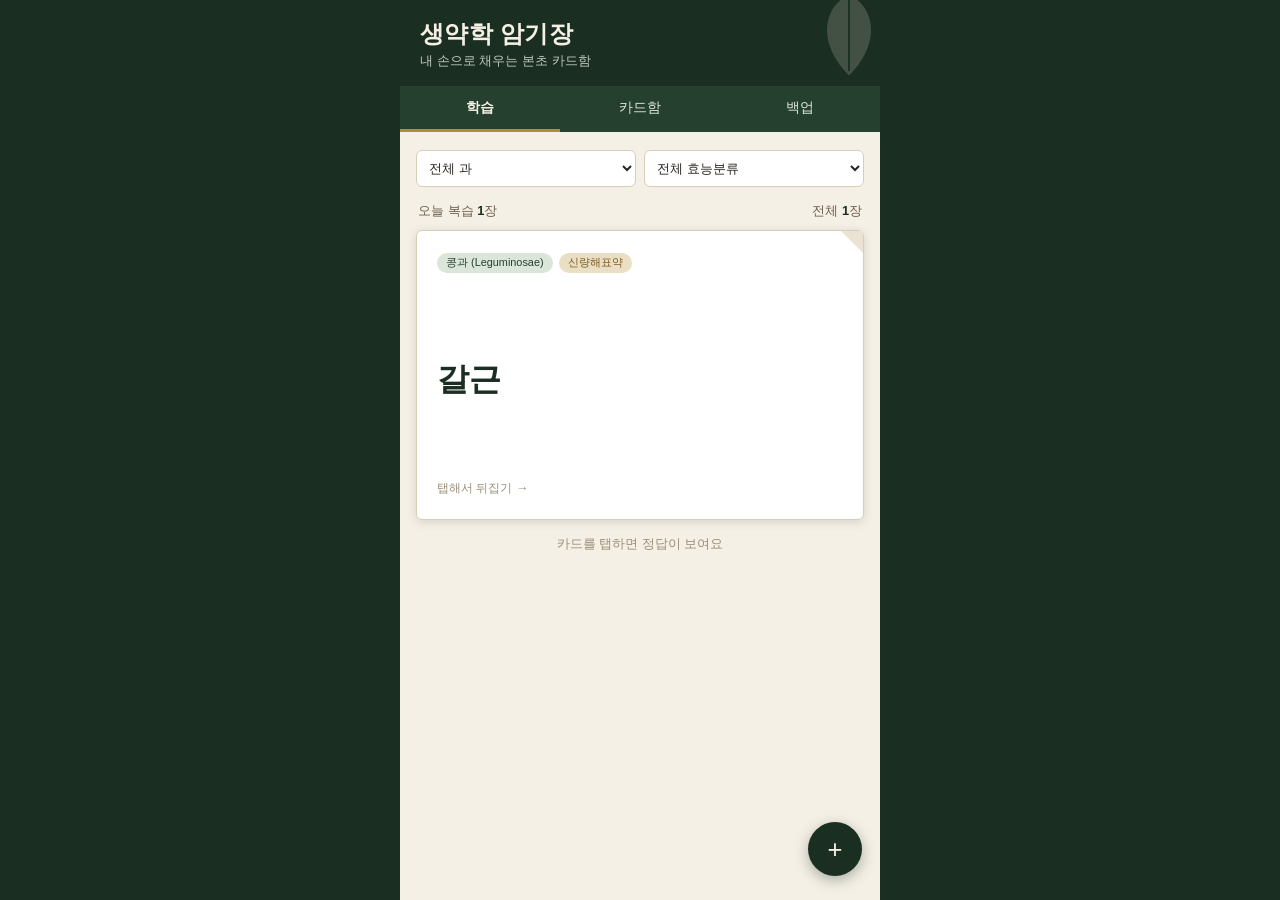
==== herb-cards/index.html @ 1f4fb8c9 "Add 생약학 암기장 flashcard app Ports the uploaded standalone HTML flashcard app into the repo under herb-" ====
<!DOCTYPE html>
<html lang="ko">
<head>
<meta charset="UTF-8">
<meta name="viewport" content="width=device-width, initial-scale=1.0, maximum-scale=1.0, user-scalable=no">
<title>생약학 암기장</title>
<style>
  :root{
    --ink:#2A2420;
    --paper:#F5F0E6;
    --paper-dim:#EAE2D2;
    --forest:#1B2E22;
    --forest-2:#25402F;
    --sage:#6B8F71;
    --sage-dim:#DCE5D9;
    --gold:#B8863B;
    --gold-dim:#EADFC4;
    --rust:#9C4A34;
    --rust-dim:#F0DAD2;
    --line:#D8CDB6;
    --shadow: 0 2px 10px rgba(27,46,34,0.15);
    font-size:16px;
  }
  *{box-sizing:border-box;}
  html,body{margin:0;padding:0;}
  body{
    background:var(--forest);
    color:var(--ink);
    font-family:"Pretendard","Apple SD Gothic Neo","Malgun Gothic",-apple-system,sans-serif;
    min-height:100vh;
    -webkit-tap-highlight-color: transparent;
  }
  .app{
    max-width:480px;
    margin:0 auto;
    min-height:100vh;
    background:var(--paper);
    display:flex;
    flex-direction:column;
    position:relative;
  }
  header{
    background:var(--forest);
    color:var(--paper);
    padding:18px 20px 16px;
    position:relative;
    overflow:hidden;
  }
  header .leaf{
    position:absolute;
    right:-14px; top:-10px;
    width:90px; height:90px;
    opacity:0.18;
  }
  header h1{
    font-family:"Nanum Myeongjo","Noto Serif KR",serif;
    font-weight:700;
    font-size:1.5rem;
    margin:0 0 2px;
    letter-spacing:0.02em;
  }
  header p{
    margin:0;
    font-size:0.82rem;
    color:var(--sage-dim);
    opacity:0.85;
  }

  nav.tabs{
    display:flex;
    background:var(--forest-2);
  }
  nav.tabs button{
    flex:1;
    background:none;
    border:none;
    color:var(--sage-dim);
    padding:12px 4px;
    font-size:0.88rem;
    font-family:inherit;
    cursor:pointer;
    border-bottom:3px solid transparent;
    transition:color .15s, border-color .15s;
  }
  nav.tabs button.active{
    color:var(--paper);
    border-bottom-color:var(--gold);
    font-weight:600;
  }

  main{
    flex:1;
    padding:18px 16px 100px;
    overflow-y:auto;
  }

  .view{display:none;}
  .view.active{display:block;}

  /* ---------- Study view ---------- */
  .study-stats{
    display:flex;
    justify-content:space-between;
    font-size:0.8rem;
    color:#6b5f4f;
    margin-bottom:10px;
    padding:0 2px;
  }
  .study-stats b{color:var(--forest);}

  .card-stage{
    perspective:1200px;
    margin-bottom:16px;
    min-height:290px;
  }
  .flashcard{
    position:relative;
    width:100%;
    min-height:290px;
    border-radius:6px;
    cursor:pointer;
    transition:transform .5s;
    transform-style:preserve-3d;
  }
  .flashcard.flipped{transform:rotateY(180deg);}
  .face{
    position:absolute;
    inset:0;
    backface-visibility:hidden;
    border-radius:6px;
    border:1px solid var(--line);
    background:#fff;
    box-shadow:var(--shadow);
    padding:22px 20px;
    display:flex;
    flex-direction:column;
  }
  .face.back{transform:rotateY(180deg);}
  .face .corner{
    position:absolute; top:0; right:0;
    width:0; height:0;
    border-style:solid;
    border-width:0 22px 22px 0;
    border-color:transparent var(--paper-dim) transparent transparent;
  }
  .tag-row{display:flex; gap:6px; flex-wrap:wrap; margin-bottom:14px;}
  .tag{
    font-size:0.68rem;
    padding:3px 9px;
    border-radius:20px;
    background:var(--sage-dim);
    color:var(--forest-2);
    white-space:nowrap;
  }
  .tag.gold{background:var(--gold-dim); color:#7A5A1E;}
  .front-name{
    font-family:"Nanum Myeongjo","Noto Serif KR",serif;
    font-size:2rem;
    font-weight:700;
    color:var(--forest);
    margin:auto 0;
  }
  .front-hint{
    font-size:0.78rem;
    color:#9a8f78;
    margin-top:8px;
  }
  .back-field{margin-bottom:12px;}
  .back-field .label{
    font-size:0.68rem;
    color:#9a8f78;
    margin-bottom:2px;
  }
  .back-field .value{
    font-size:0.94rem;
    line-height:1.45;
  }
  .back-field .value i{color:var(--forest-2);}
  .mnemonic-box{
    margin-top:auto;
    background:var(--gold-dim);
    border-radius:6px;
    padding:10px 12px;
    font-size:0.86rem;
    color:#6b4f1e;
    line-height:1.4;
  }
  .mnemonic-box .label{font-size:0.68rem; color:#8a6a2e; margin-bottom:3px;}

  .rate-row{
    display:flex;
    gap:8px;
  }
  .rate-btn{
    flex:1;
    padding:13px 4px;
    border-radius:6px;
    border:none;
    font-size:0.88rem;
    font-weight:600;
    font-family:inherit;
    cursor:pointer;
    color:#fff;
  }
  .rate-btn.hard{background:var(--rust);}
  .rate-btn.mid{background:var(--gold);}
  .rate-btn.easy{background:var(--sage);}
  .rate-row.hidden{display:none;}
  .flip-hint{
    text-align:center;
    font-size:0.8rem;
    color:#9a8f78;
    margin-bottom:10px;
  }

  .empty-state{
    text-align:center;
    padding:60px 20px;
    color:#8a7d66;
  }
  .empty-state svg{width:56px;height:56px;opacity:0.5;margin-bottom:14px;}
  .empty-state h3{
    font-family:"Nanum Myeongjo","Noto Serif KR",serif;
    color:var(--forest);
    margin:0 0 6px;
  }
  .empty-state p{font-size:0.85rem; margin:0 0 16px;}

  /* ---------- filters ---------- */
  .filter-bar{
    display:flex;
    gap:8px;
    margin-bottom:14px;
    overflow-x:auto;
    padding-bottom:2px;
  }
  .filter-bar select{
    flex:1;
    min-width:0;
    padding:9px 8px;
    border-radius:6px;
    border:1px solid var(--line);
    background:#fff;
    font-size:0.82rem;
    font-family:inherit;
    color:var(--ink);
  }

  /* ---------- Card list view ---------- */
  .search-box{
    width:100%;
    padding:10px 12px;
    border-radius:6px;
    border:1px solid var(--line);
    background:#fff;
    font-size:0.9rem;
    margin-bottom:12px;
    font-family:inherit;
  }
  .list-item{
    background:#fff;
    border:1px solid var(--line);
    border-radius:6px;
    padding:12px 14px;
    margin-bottom:8px;
    display:flex;
    justify-content:space-between;
    align-items:center;
    gap:10px;
    cursor:pointer;
  }
  .list-item .li-main{min-width:0;}
  .list-item .li-name{
    font-family:"Nanum Myeongjo","Noto Serif KR",serif;
    font-weight:700;
    font-size:1.05rem;
    color:var(--forest);
  }
  .list-item .li-sub{
    font-size:0.76rem;
    color:#9a8f78;
    margin-top:2px;
    overflow:hidden;
    text-overflow:ellipsis;
    white-space:nowrap;
  }
  .li-box{
    font-size:0.68rem;
    color:#fff;
    background:var(--sage);
    border-radius:20px;
    padding:3px 9px;
    white-space:nowrap;
    flex-shrink:0;
  }

  .fab{
    position:absolute;
    right:18px; bottom:24px;
    width:54px; height:54px;
    border-radius:50%;
    background:var(--forest);
    color:var(--paper);
    border:none;
    font-size:1.6rem;
    box-shadow:0 4px 14px rgba(27,46,34,0.35);
    cursor:pointer;
    display:flex;
    align-items:center;
    justify-content:center;
    z-index:20;
  }

  /* ---------- modal ---------- */
  .modal-overlay{
    display:none;
    position:fixed; inset:0;
    background:rgba(27,46,34,0.55);
    z-index:50;
    align-items:flex-end;
    justify-content:center;
  }
  .modal-overlay.open{display:flex;}
  .modal{
    background:var(--paper);
    width:100%;
    max-width:480px;
    max-height:88vh;
    overflow-y:auto;
    border-radius:16px 16px 0 0;
    padding:20px 20px 28px;
  }
  .modal h2{
    font-family:"Nanum Myeongjo","Noto Serif KR",serif;
    color:var(--forest);
    margin:0 0 16px;
    font-size:1.2rem;
  }
  .field{margin-bottom:12px;}
  .field label{
    display:block;
    font-size:0.78rem;
    color:#6b5f4f;
    margin-bottom:4px;
  }
  .field input, .field textarea{
    width:100%;
    padding:9px 11px;
    border-radius:6px;
    border:1px solid var(--line);
    font-family:inherit;
    font-size:0.9rem;
    background:#fff;
    resize:vertical;
  }
  .field textarea{min-height:52px;}
  .field.mnemonic-field textarea{min-height:70px;}
  .field.mnemonic-field label{color:#8a6a2e;}
  .modal-actions{
    display:flex;
    gap:10px;
    margin-top:18px;
  }
  .btn{
    flex:1;
    padding:12px;
    border-radius:6px;
    border:none;
    font-family:inherit;
    font-size:0.9rem;
    font-weight:600;
    cursor:pointer;
  }
  .btn.primary{background:var(--forest); color:var(--paper);}
  .btn.ghost{background:transparent; color:var(--rust); border:1px solid var(--rust-dim);}
  .btn.secondary{background:var(--sage-dim); color:var(--forest-2);}

  /* ---------- backup view ---------- */
  .backup-section{
    background:#fff;
    border:1px solid var(--line);
    border-radius:8px;
    padding:16px;
    margin-bottom:16px;
  }
  .backup-section h3{
    font-family:"Nanum Myeongjo","Noto Serif KR",serif;
    margin:0 0 8px;
    color:var(--forest);
    font-size:1rem;
  }
  .backup-section p{
    font-size:0.82rem;
    color:#6b5f4f;
    margin:0 0 10px;
    line-height:1.5;
  }
  .backup-section textarea{
    width:100%;
    min-height:110px;
    font-size:0.78rem;
    font-family:monospace;
    padding:8px;
    border-radius:6px;
    border:1px solid var(--line);
    margin-bottom:8px;
  }
  .privacy-note{
    background:var(--sage-dim);
    border-radius:8px;
    padding:14px 16px;
    font-size:0.8rem;
    color:var(--forest-2);
    line-height:1.5;
    margin-bottom:16px;
  }
  .toast{
    position:fixed;
    bottom:100px; left:50%;
    transform:translateX(-50%);
    background:var(--forest);
    color:var(--paper);
    padding:10px 18px;
    border-radius:20px;
    font-size:0.82rem;
    z-index:100;
    opacity:0;
    pointer-events:none;
    transition:opacity .25s;
  }
  .toast.show{opacity:1;}
</style>
</head>
<body>
<div class="app">

  <header>
    <svg class="leaf" viewBox="0 0 100 100"><path d="M50 5 C20 20 15 60 50 95 C85 60 80 20 50 5 Z" fill="#F5F0E6"/><path d="M50 10 L50 90" stroke="#1B2E22" stroke-width="2"/></svg>
    <h1>생약학 암기장</h1>
    <p>내 손으로 채우는 본초 카드함</p>
  </header>

  <nav class="tabs">
    <button class="active" data-tab="study">학습</button>
    <button data-tab="list">카드함</button>
    <button data-tab="backup">백업</button>
  </nav>

  <main>

    <!-- STUDY VIEW -->
    <section class="view active" id="view-study">
      <div class="filter-bar">
        <select id="filter-family"><option value="">전체 과</option></select>
        <select id="filter-category"><option value="">전체 효능분류</option></select>
      </div>
      <div class="study-stats">
        <span>오늘 복습 <b id="stat-due">0</b>장</span>
        <span>전체 <b id="stat-total">0</b>장</span>
      </div>

      <div id="study-empty" class="empty-state" style="display:none;">
        <svg viewBox="0 0 24 24" fill="none" stroke="#6B8F71" stroke-width="1.5"><path d="M12 2 C7 6 6 14 12 21 C18 14 17 6 12 2 Z"/><path d="M12 4 L12 19"/></svg>
        <h3>카드가 없어요</h3>
        <p>카드함 탭에서 + 버튼으로<br>첫 카드를 만들어보세요.</p>
      </div>

      <div id="study-done" class="empty-state" style="display:none;">
        <svg viewBox="0 0 24 24" fill="none" stroke="#B8863B" stroke-width="1.5"><circle cx="12" cy="12" r="9"/><path d="M8 12 L11 15 L16 9"/></svg>
        <h3>오늘 복습 끝!</h3>
        <p>선택한 필터 기준으로<br>더 이상 복습할 카드가 없어요.</p>
        <button class="btn secondary" id="btn-study-all" style="max-width:200px;margin:0 auto;">필터 무시하고 전체 학습</button>
      </div>

      <div id="study-active">
        <div class="card-stage">
          <div class="flashcard" id="flashcard">
            <div class="face front">
              <div class="corner"></div>
              <div class="tag-row" id="front-tags"></div>
              <div class="front-name" id="front-name">-</div>
              <div class="front-hint">탭해서 뒤집기 →</div>
            </div>
            <div class="face back" id="back-face"></div>
          </div>
        </div>
        <div class="flip-hint" id="flip-hint">카드를 탭하면 정답이 보여요</div>
        <div class="rate-row hidden" id="rate-row">
          <button class="rate-btn hard" data-rate="0">모름</button>
          <button class="rate-btn mid" data-rate="1">애매</button>
          <button class="rate-btn easy" data-rate="2">안다</button>
        </div>
      </div>
    </section>

    <!-- LIST VIEW -->
    <section class="view" id="view-list">
      <input type="text" class="search-box" id="search-input" placeholder="생약명, 학명, 과, 성분으로 검색">
      <div id="list-empty" class="empty-state" style="display:none;">
        <svg viewBox="0 0 24 24" fill="none" stroke="#6B8F71" stroke-width="1.5"><circle cx="11" cy="11" r="7"/><path d="M21 21 L16.5 16.5"/></svg>
        <h3>결과 없음</h3>
        <p>검색어를 바꾸거나<br>새 카드를 추가해보세요.</p>
      </div>
      <div id="list-container"></div>
    </section>

    <!-- BACKUP VIEW -->
    <section class="view" id="view-backup">
      <div class="privacy-note">
        🔒 이 앱의 카드 데이터는 이 브라우저에만 저장되며(localStorage), 다른 사용자나 외부로 전송되지 않아요. 기기를 바꾸거나 브라우저 데이터를 지우면 사라질 수 있으니, 주기적으로 아래에서 JSON 백업본을 복사해두는 걸 추천해요.
      </div>
      <div class="backup-section">
        <h3>내보내기</h3>
        <p>아래 내용을 전체 복사해서 메모장 등에 저장해두세요.</p>
        <textarea id="export-area" readonly></textarea>
        <button class="btn primary" id="btn-export">JSON 생성하기</button>
      </div>
      <div class="backup-section">
        <h3>가져오기</h3>
        <p>백업해둔 JSON을 붙여넣고 불러오세요. 기존 카드와 합쳐집니다(같은 ID는 덮어씀).</p>
        <textarea id="import-area" placeholder="여기에 JSON 붙여넣기"></textarea>
        <button class="btn primary" id="btn-import">불러오기</button>
      </div>
      <div class="backup-section">
        <h3>전체 삭제</h3>
        <p>모든 카드를 삭제합니다. 백업 없이는 되돌릴 수 없어요.</p>
        <button class="btn ghost" id="btn-clear-all">전체 카드 삭제</button>
      </div>
    </section>

  </main>

  <button class="fab" id="fab-add">+</button>
</div>

<!-- ADD/EDIT MODAL -->
<div class="modal-overlay" id="modal-overlay">
  <div class="modal">
    <h2 id="modal-title">새 카드 추가</h2>
    <div class="field">
      <label>생약명 *</label>
      <input type="text" id="f-name" placeholder="예: 갈근">
    </div>
    <div class="field">
      <label>기원식물명</label>
      <input type="text" id="f-plant" placeholder="예: 칡">
    </div>
    <div class="field">
      <label>학명</label>
      <input type="text" id="f-latin" placeholder="예: Pueraria lobata">
    </div>
    <div class="field">
      <label>과 (Family)</label>
      <input type="text" id="f-family" placeholder="예: 콩과(Leguminosae)">
    </div>
    <div class="field">
      <label>본초명 / 효능분류</label>
      <input type="text" id="f-category" placeholder="예: 신량해표약">
    </div>
    <div class="field">
      <label>주요 성분</label>
      <textarea id="f-compounds" placeholder="예: puerarin, daidzein, genistin, formononetin"></textarea>
    </div>
    <div class="field">
      <label>약리작용 / 응용</label>
      <textarea id="f-pharm" placeholder="예: 해열·진경작용(daidzein), 발한, 순환계·혈당강하(puerarin)"></textarea>
    </div>
    <div class="field mnemonic-field">
      <label>나만의 암기 말소스</label>
      <textarea id="f-mnemonic" placeholder="예: 갈수록 칡칡하고 뿌얘지는 로버트의 얼굴..."></textarea>
    </div>
    <div class="modal-actions">
      <button class="btn ghost" id="btn-delete" style="display:none;">삭제</button>
      <button class="btn secondary" id="btn-cancel">취소</button>
      <button class="btn primary" id="btn-save">저장</button>
    </div>
  </div>
</div>

<div class="toast" id="toast"></div>

<script>
(function(){
  "use strict";

  const STORAGE_KEY = "herbcards:data";
  const BOX_INTERVALS = [0, 1, 3, 7, 16, 35]; // days, index = box level 0..5

  let cards = [];
  let editingId = null;
  let currentStudyCard = null;
  let studyQueue = [];
  let ignoreFilters = false;

  // ---------- storage ----------
  function loadCards(){
    try{
      const raw = localStorage.getItem(STORAGE_KEY);
      cards = raw ? JSON.parse(raw) : null;
    }catch(e){
      cards = null;
    }
    if(!cards){
      cards = seedData();
      saveCards();
    }
  }

  function saveCards(){
    try{
      localStorage.setItem(STORAGE_KEY, JSON.stringify(cards));
    }catch(e){
      showToast("저장 실패 - 다시 시도해주세요");
    }
  }

  function seedData(){
    const now = new Date().toISOString();
    return [
      {
        id: cryptoId(),
        name: "갈근",
        plant: "칡",
        latin: "Pueraria lobata",
        family: "콩과 (Leguminosae)",
        category: "신량해표약",
        compounds: "puerarin, daidzein, genistin, formononetin (isoflavonoid)",
        pharm: "해열·진경작용(daidzein), 발한, 순환계·혈당강하(puerarin)",
        mnemonic: "갈수록 칡칡하고 뿌얘지는 얼굴 → 갈근/칡/Pueraria lobata\n볼모로 잡힌 제인이가 죽었대 에구머니나 → formononetin/daidzein/Leguminosae\n진자 열나고 발끈해서 당장 결근했대 → 진경·해열·발한·혈당강하",
        box: 0,
        due: now,
        createdAt: now
      }
    ];
  }

  function cryptoId(){
    return 'c' + Date.now().toString(36) + Math.random().toString(36).slice(2,8);
  }

  // ---------- tabs ----------
  const tabButtons = document.querySelectorAll('nav.tabs button');
  tabButtons.forEach(btn=>{
    btn.addEventListener('click', ()=>{
      tabButtons.forEach(b=>b.classList.remove('active'));
      btn.classList.add('active');
      document.querySelectorAll('.view').forEach(v=>v.classList.remove('active'));
      document.getElementById('view-'+btn.dataset.tab).classList.add('active');
      if(btn.dataset.tab === 'study') refreshStudy();
      if(btn.dataset.tab === 'list') refreshList();
    });
  });

  // ---------- filters ----------
  const filterFamily = document.getElementById('filter-family');
  const filterCategory = document.getElementById('filter-category');

  function populateFilters(){
    const families = [...new Set(cards.map(c=>c.family).filter(Boolean))].sort();
    const cats = [...new Set(cards.map(c=>c.category).filter(Boolean))].sort();
    const curF = filterFamily.value, curC = filterCategory.value;
    filterFamily.innerHTML = '<option value="">전체 과</option>' + families.map(f=>`<option value="${escapeHtml(f)}">${escapeHtml(f)}</option>`).join('');
    filterCategory.innerHTML = '<option value="">전체 효능분류</option>' + cats.map(c=>`<option value="${escapeHtml(c)}">${escapeHtml(c)}</option>`).join('');
    filterFamily.value = curF;
    filterCategory.value = curC;
  }

  filterFamily.addEventListener('change', ()=>{ ignoreFilters=false; refreshStudy(); });
  filterCategory.addEventListener('change', ()=>{ ignoreFilters=false; refreshStudy(); });

  // ---------- study logic ----------
  function getFilteredCards(){
    const f = filterFamily.value, c = filterCategory.value;
    return cards.filter(card=>{
      if(f && card.family !== f) return false;
      if(c && card.category !== c) return false;
      return true;
    });
  }

  function buildQueue(){
    const pool = ignoreFilters ? cards : getFilteredCards();
    const now = Date.now();
    let due = pool.filter(c=> new Date(c.due).getTime() <= now);
    if(due.length === 0 && ignoreFilters){
      due = pool.slice(); // study everything regardless of due date
    }
    due.sort((a,b)=> a.box - b.box);
    return due;
  }

  function refreshStudy(){
    populateFilters();
    document.getElementById('stat-total').textContent = cards.length;
    const dueCount = getFilteredCards().filter(c=> new Date(c.due).getTime() <= Date.now()).length;
    document.getElementById('stat-due').textContent = dueCount;

    document.getElementById('study-empty').style.display = 'none';
    document.getElementById('study-done').style.display = 'none';
    document.getElementById('study-active').style.display = 'none';

    if(cards.length === 0){
      document.getElementById('study-empty').style.display = 'block';
      return;
    }

    studyQueue = buildQueue();
    if(studyQueue.length === 0){
      document.getElementById('study-done').style.display = 'block';
      return;
    }
    document.getElementById('study-active').style.display = 'block';
    nextCard();
  }

  document.getElementById('btn-study-all').addEventListener('click', ()=>{
    ignoreFilters = true;
    refreshStudy();
  });

  function nextCard(){
    if(studyQueue.length === 0){
      refreshStudy();
      return;
    }
    currentStudyCard = studyQueue[0];
    renderCardFront(currentStudyCard);
    document.getElementById('flashcard').classList.remove('flipped');
    document.getElementById('rate-row').classList.add('hidden');
    document.getElementById('flip-hint').style.display = 'block';
  }

  function renderCardFront(card){
    document.getElementById('front-name').textContent = card.name || '(이름없음)';
    const tags = document.getElementById('front-tags');
    tags.innerHTML = '';
    if(card.family) tags.innerHTML += `<span class="tag">${escapeHtml(card.family)}</span>`;
    if(card.category) tags.innerHTML += `<span class="tag gold">${escapeHtml(card.category)}</span>`;

    const back = document.getElementById('back-face');
    back.innerHTML = `
      <div class="corner"></div>
      ${card.plant ? `<div class="back-field"><div class="label">기원식물</div><div class="value"><i>${escapeHtml(card.plant)}</i></div></div>`:''}
      ${card.latin ? `<div class="back-field"><div class="label">학명</div><div class="value"><i>${escapeHtml(card.latin)}</i></div></div>`:''}
      ${card.compounds ? `<div class="back-field"><div class="label">주요 성분</div><div class="value">${escapeHtml(card.compounds)}</div></div>`:''}
      ${card.pharm ? `<div class="back-field"><div class="label">약리·응용</div><div class="value">${escapeHtml(card.pharm)}</div></div>`:''}
      ${card.mnemonic ? `<div class="mnemonic-box"><div class="label">내 말소스</div>${escapeHtml(card.mnemonic).replace(/\n/g,'<br>')}</div>`:''}
    `;
  }

  document.getElementById('flashcard').addEventListener('click', function(){
    if(!currentStudyCard) return;
    this.classList.toggle('flipped');
    const flipped = this.classList.contains('flipped');
    document.getElementById('rate-row').classList.toggle('hidden', !flipped);
    document.getElementById('flip-hint').style.display = flipped ? 'none' : 'block';
  });

  document.querySelectorAll('.rate-btn').forEach(btn=>{
    btn.addEventListener('click', (e)=>{
      e.stopPropagation();
      const rate = parseInt(btn.dataset.rate,10); // 0 hard, 1 mid, 2 easy
      const card = currentStudyCard;
      if(!card) return;
      if(rate === 0) card.box = 0;
      else if(rate === 1) card.box = Math.max(0, card.box); // stay
      else card.box = Math.min(BOX_INTERVALS.length-1, card.box+1);
      const days = BOX_INTERVALS[card.box];
      const due = new Date();
      due.setDate(due.getDate() + days);
      card.due = due.toISOString();
      saveCards();
      studyQueue.shift();
      nextCard();
    });
  });

  // ---------- list view ----------
  const searchInput = document.getElementById('search-input');
  searchInput.addEventListener('input', refreshList);

  function refreshList(){
    const q = searchInput.value.trim().toLowerCase();
    const container = document.getElementById('list-container');
    let filtered = cards;
    if(q){
      filtered = cards.filter(c=>{
        return [c.name,c.plant,c.latin,c.family,c.category,c.compounds].join(' ').toLowerCase().includes(q);
      });
    }
    filtered = filtered.slice().sort((a,b)=> (a.name||'').localeCompare(b.name||'','ko'));
    document.getElementById('list-empty').style.display = filtered.length===0 ? 'block' : 'none';
    container.innerHTML = filtered.map(c=>{
      const boxLabel = ['새카드','1단계','2단계','3단계','4단계','완료'][c.box] || '';
      const sub = [c.latin, c.category].filter(Boolean).join(' · ');
      return `<div class="list-item" data-id="${c.id}">
        <div class="li-main">
          <div class="li-name">${escapeHtml(c.name||'(이름없음)')}</div>
          <div class="li-sub">${escapeHtml(sub)}</div>
        </div>
        <div class="li-box">${boxLabel}</div>
      </div>`;
    }).join('');
    container.querySelectorAll('.list-item').forEach(el=>{
      el.addEventListener('click', ()=> openEditModal(el.dataset.id));
    });
  }

  // ---------- modal ----------
  const overlay = document.getElementById('modal-overlay');
  const fields = ['name','plant','latin','family','category','compounds','pharm','mnemonic'];

  function openAddModal(){
    editingId = null;
    document.getElementById('modal-title').textContent = '새 카드 추가';
    fields.forEach(f=> document.getElementById('f-'+f).value = '');
    document.getElementById('btn-delete').style.display = 'none';
    overlay.classList.add('open');
  }

  function openEditModal(id){
    const card = cards.find(c=>c.id===id);
    if(!card) return;
    editingId = id;
    document.getElementById('modal-title').textContent = '카드 편집';
    fields.forEach(f=> document.getElementById('f-'+f).value = card[f] || '');
    document.getElementById('btn-delete').style.display = 'block';
    overlay.classList.add('open');
  }

  function closeModal(){
    overlay.classList.remove('open');
    editingId = null;
  }

  document.getElementById('fab-add').addEventListener('click', openAddModal);
  document.getElementById('btn-cancel').addEventListener('click', closeModal);
  overlay.addEventListener('click', (e)=>{ if(e.target === overlay) closeModal(); });

  document.getElementById('btn-save').addEventListener('click', ()=>{
    const name = document.getElementById('f-name').value.trim();
    if(!name){
      showToast('생약명을 입력해주세요');
      return;
    }
    if(editingId){
      const card = cards.find(c=>c.id===editingId);
      fields.forEach(f=> card[f] = document.getElementById('f-'+f).value.trim());
    } else {
      const now = new Date().toISOString();
      const newCard = { id: cryptoId(), box:0, due: now, createdAt: now };
      fields.forEach(f=> newCard[f] = document.getElementById('f-'+f).value.trim());
      cards.push(newCard);
    }
    saveCards();
    closeModal();
    refreshList();
    refreshStudy();
    showToast(editingId ? '카드를 수정했어요' : '카드를 추가했어요');
  });

  document.getElementById('btn-delete').addEventListener('click', ()=>{
    if(!editingId) return;
    if(!confirm('이 카드를 삭제할까요?')) return;
    cards = cards.filter(c=>c.id!==editingId);
    saveCards();
    closeModal();
    refreshList();
    refreshStudy();
    showToast('카드를 삭제했어요');
  });

  // ---------- backup ----------
  document.getElementById('btn-export').addEventListener('click', ()=>{
    document.getElementById('export-area').value = JSON.stringify(cards, null, 2);
    showToast('아래 내용을 복사해서 보관하세요');
  });

  document.getElementById('btn-import').addEventListener('click', ()=>{
    const raw = document.getElementById('import-area').value.trim();
    if(!raw) return;
    try{
      const incoming = JSON.parse(raw);
      if(!Array.isArray(incoming)) throw new Error('배열이 아님');
      const byId = new Map(cards.map(c=>[c.id,c]));
      incoming.forEach(c=>{
        if(!c.id) c.id = cryptoId();
        byId.set(c.id, Object.assign({box:0, due:new Date().toISOString(), createdAt:new Date().toISOString()}, c));
      });
      cards = Array.from(byId.values());
      saveCards();
      refreshList();
      refreshStudy();
      showToast(`${incoming.length}개 카드를 불러왔어요`);
      document.getElementById('import-area').value = '';
    }catch(e){
      showToast('JSON 형식을 확인해주세요');
    }
  });

  document.getElementById('btn-clear-all').addEventListener('click', ()=>{
    if(!confirm('정말 모든 카드를 삭제할까요? 되돌릴 수 없어요.')) return;
    cards = [];
    saveCards();
    refreshList();
    refreshStudy();
    showToast('모든 카드를 삭제했어요');
  });

  // ---------- utils ----------
  function escapeHtml(str){
    if(str===undefined || str===null) return '';
    return String(str)
      .replace(/&/g,'&amp;').replace(/</g,'&lt;').replace(/>/g,'&gt;')
      .replace(/"/g,'&quot;');
  }

  let toastTimer;
  function showToast(msg){
    const t = document.getElementById('toast');
    t.textContent = msg;
    t.classList.add('show');
    clearTimeout(toastTimer);
    toastTimer = setTimeout(()=> t.classList.remove('show'), 2200);
  }

  // ---------- init ----------
  (function init(){
    loadCards();
    populateFilters();
    refreshStudy();
    refreshList();
  })();

})();
</script>
</body>
</html>
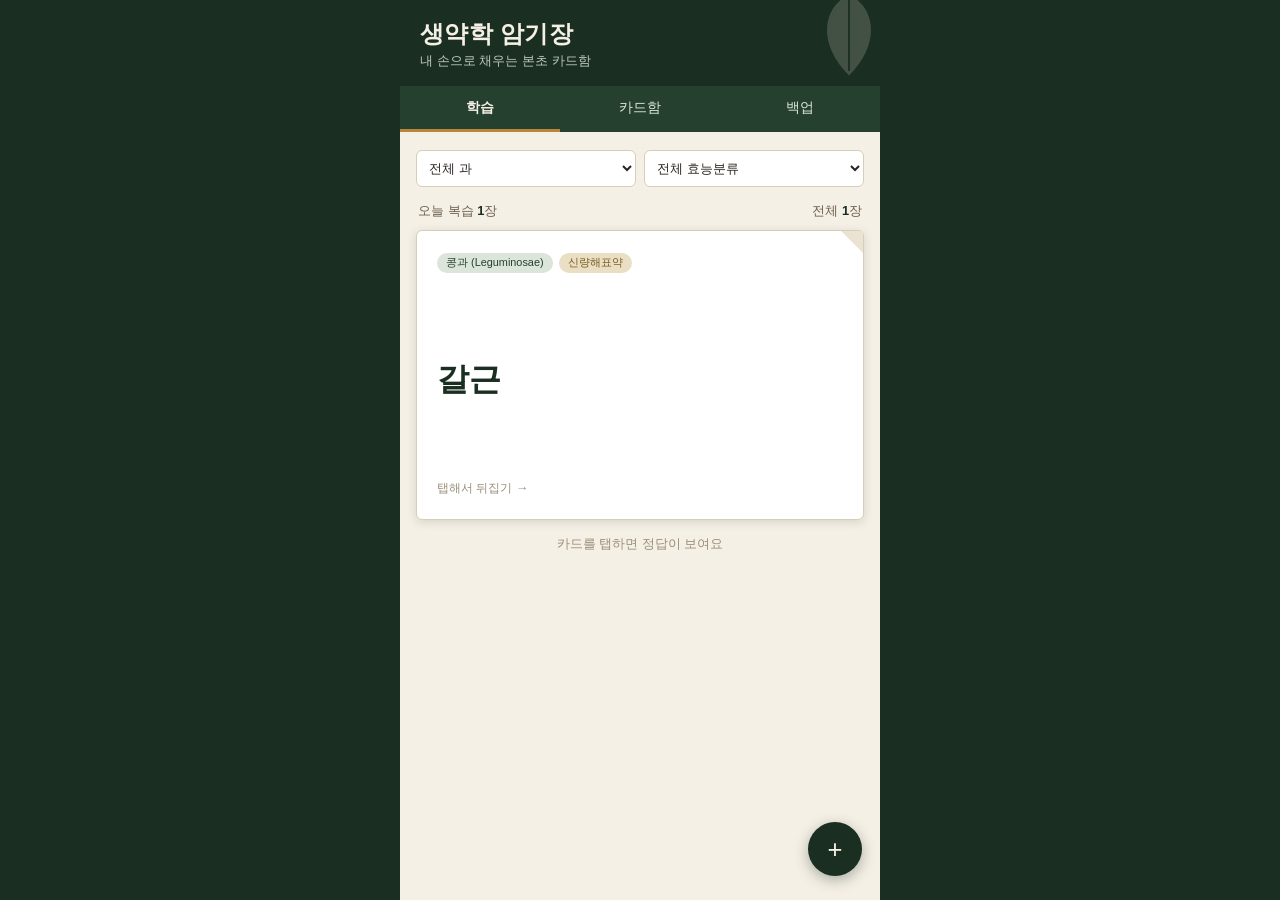
==== commit 5c205ff3: "Add photo field to herb-cards flashcards Cards can now include a picture (uploaded via click or drag" ====
--- a/herb-cards/index.html
+++ b/herb-cards/index.html
@@ -134,6 +134,7 @@
     padding:22px 20px;
     display:flex;
     flex-direction:column;
+    overflow-y:auto;
   }
   .face.back{transform:rotateY(180deg);}
   .face .corner{
@@ -356,6 +357,52 @@
   .field textarea{min-height:52px;}
   .field.mnemonic-field textarea{min-height:70px;}
   .field.mnemonic-field label{color:#8a6a2e;}
+  .photo-drop-zone{
+    position:relative;
+    border:1.5px dashed var(--line);
+    border-radius:8px;
+    background:#fff;
+    min-height:120px;
+    display:flex;
+    align-items:center;
+    justify-content:center;
+    overflow:hidden;
+    cursor:pointer;
+  }
+  .photo-drop-zone.drag-over{border-color:var(--sage); background:var(--sage-dim);}
+  .photo-drop-zone img{
+    width:100%;
+    max-height:220px;
+    object-fit:contain;
+    display:block;
+  }
+  .photo-placeholder{
+    text-align:center;
+    color:#9a8f78;
+    font-size:0.8rem;
+    padding:20px;
+  }
+  .photo-placeholder-icon{font-size:1.6rem; display:block; margin-bottom:4px;}
+  .photo-actions{display:flex; gap:8px; margin-top:8px;}
+  .photo-actions button{
+    flex:1;
+    padding:8px;
+    border-radius:6px;
+    border:1px solid var(--line);
+    background:#fff;
+    font-family:inherit;
+    font-size:0.8rem;
+    cursor:pointer;
+    color:var(--forest-2);
+  }
+  .card-image{
+    width:100%;
+    max-height:150px;
+    object-fit:contain;
+    border-radius:6px;
+    margin-bottom:12px;
+    background:var(--paper-dim);
+  }
   .modal-actions{
     display:flex;
     gap:10px;
@@ -558,6 +605,21 @@
       <input type="text" id="f-category" placeholder="예: 신량해표약">
     </div>
     <div class="field">
+      <label>사진 / 그림</label>
+      <div id="photo-drop-zone" class="photo-drop-zone">
+        <img id="photo-preview" alt="카드 사진" hidden>
+        <div id="photo-placeholder" class="photo-placeholder">
+          <span class="photo-placeholder-icon">📷</span>
+          <p>클릭하거나 사진을 끌어다 놓으세요</p>
+        </div>
+      </div>
+      <input type="file" id="f-photo-input" accept="image/*" hidden>
+      <div class="photo-actions">
+        <button type="button" id="btn-choose-photo">사진 선택</button>
+        <button type="button" id="btn-remove-photo" hidden>사진 제거</button>
+      </div>
+    </div>
+    <div class="field">
       <label>주요 성분</label>
       <textarea id="f-compounds" placeholder="예: puerarin, daidzein, genistin, formononetin"></textarea>
     </div>
@@ -591,6 +653,7 @@
   let currentStudyCard = null;
   let studyQueue = [];
   let ignoreFilters = false;
+  let currentImage = null;
 
   // ---------- storage ----------
   function loadCards(){
@@ -740,6 +803,7 @@
     const back = document.getElementById('back-face');
     back.innerHTML = `
       <div class="corner"></div>
+      ${card.image ? `<img class="card-image" src="${card.image}" alt="${escapeHtml(card.name||'카드 사진')}">`:''}
       ${card.plant ? `<div class="back-field"><div class="label">기원식물</div><div class="value"><i>${escapeHtml(card.plant)}</i></div></div>`:''}
       ${card.latin ? `<div class="back-field"><div class="label">학명</div><div class="value"><i>${escapeHtml(card.latin)}</i></div></div>`:''}
       ${card.compounds ? `<div class="back-field"><div class="label">주요 성분</div><div class="value">${escapeHtml(card.compounds)}</div></div>`:''}
@@ -810,10 +874,100 @@
   const overlay = document.getElementById('modal-overlay');
   const fields = ['name','plant','latin','family','category','compounds','pharm','mnemonic'];
 
+  // ---------- photo field ----------
+  const photoDropZone = document.getElementById('photo-drop-zone');
+  const photoPreview = document.getElementById('photo-preview');
+  const photoPlaceholder = document.getElementById('photo-placeholder');
+  const photoInput = document.getElementById('f-photo-input');
+  const btnChoosePhoto = document.getElementById('btn-choose-photo');
+  const btnRemovePhoto = document.getElementById('btn-remove-photo');
+
+  // 큰 사진을 줄여서 localStorage 용량을 아낍니다.
+  function loadPhotoAsDataURL(file, maxDim = 900, quality = 0.82){
+    return new Promise((resolve, reject)=>{
+      const reader = new FileReader();
+      reader.onerror = () => reject(reader.error);
+      reader.onload = () => {
+        const img = new Image();
+        img.onerror = () => reject(new Error('invalid image'));
+        img.onload = () => {
+          const scale = Math.min(1, maxDim / Math.max(img.width, img.height));
+          const w = Math.round(img.width * scale);
+          const h = Math.round(img.height * scale);
+          const canvas = document.createElement('canvas');
+          canvas.width = w; canvas.height = h;
+          const ctx = canvas.getContext('2d');
+          ctx.fillStyle = '#fff';
+          ctx.fillRect(0,0,w,h);
+          ctx.drawImage(img, 0, 0, w, h);
+          resolve(canvas.toDataURL('image/jpeg', quality));
+        };
+        img.src = reader.result;
+      };
+      reader.readAsDataURL(file);
+    });
+  }
+
+  function setPhoto(dataURL){
+    currentImage = dataURL || null;
+    if(currentImage){
+      photoPreview.src = currentImage;
+      photoPreview.hidden = false;
+      photoPlaceholder.hidden = true;
+      btnRemovePhoto.hidden = false;
+    } else {
+      photoPreview.src = '';
+      photoPreview.hidden = true;
+      photoPlaceholder.hidden = false;
+      btnRemovePhoto.hidden = true;
+    }
+  }
+
+  async function handlePhotoFile(file){
+    if(!file || !file.type.startsWith('image/')){
+      showToast('이미지 파일을 선택해주세요');
+      return;
+    }
+    try{
+      const dataURL = await loadPhotoAsDataURL(file);
+      setPhoto(dataURL);
+    }catch(e){
+      showToast('사진을 불러오지 못했어요');
+    }
+  }
+
+  photoDropZone.addEventListener('click', ()=> photoInput.click());
+  btnChoosePhoto.addEventListener('click', ()=> photoInput.click());
+  photoInput.addEventListener('change', ()=>{
+    if(photoInput.files[0]) handlePhotoFile(photoInput.files[0]);
+    photoInput.value = '';
+  });
+  btnRemovePhoto.addEventListener('click', (e)=>{
+    e.stopPropagation();
+    setPhoto(null);
+  });
+  ['dragenter','dragover'].forEach(evt=>{
+    photoDropZone.addEventListener(evt, (e)=>{
+      e.preventDefault();
+      photoDropZone.classList.add('drag-over');
+    });
+  });
+  ['dragleave','drop'].forEach(evt=>{
+    photoDropZone.addEventListener(evt, (e)=>{
+      e.preventDefault();
+      photoDropZone.classList.remove('drag-over');
+    });
+  });
+  photoDropZone.addEventListener('drop', (e)=>{
+    const file = e.dataTransfer.files && e.dataTransfer.files[0];
+    if(file) handlePhotoFile(file);
+  });
+
   function openAddModal(){
     editingId = null;
     document.getElementById('modal-title').textContent = '새 카드 추가';
     fields.forEach(f=> document.getElementById('f-'+f).value = '');
+    setPhoto(null);
     document.getElementById('btn-delete').style.display = 'none';
     overlay.classList.add('open');
   }
@@ -824,6 +978,7 @@
     editingId = id;
     document.getElementById('modal-title').textContent = '카드 편집';
     fields.forEach(f=> document.getElementById('f-'+f).value = card[f] || '');
+    setPhoto(card.image || null);
     document.getElementById('btn-delete').style.display = 'block';
     overlay.classList.add('open');
   }
@@ -846,10 +1001,12 @@
     if(editingId){
       const card = cards.find(c=>c.id===editingId);
       fields.forEach(f=> card[f] = document.getElementById('f-'+f).value.trim());
+      card.image = currentImage;
     } else {
       const now = new Date().toISOString();
       const newCard = { id: cryptoId(), box:0, due: now, createdAt: now };
       fields.forEach(f=> newCard[f] = document.getElementById('f-'+f).value.trim());
+      newCard.image = currentImage;
       cards.push(newCard);
     }
     saveCards();
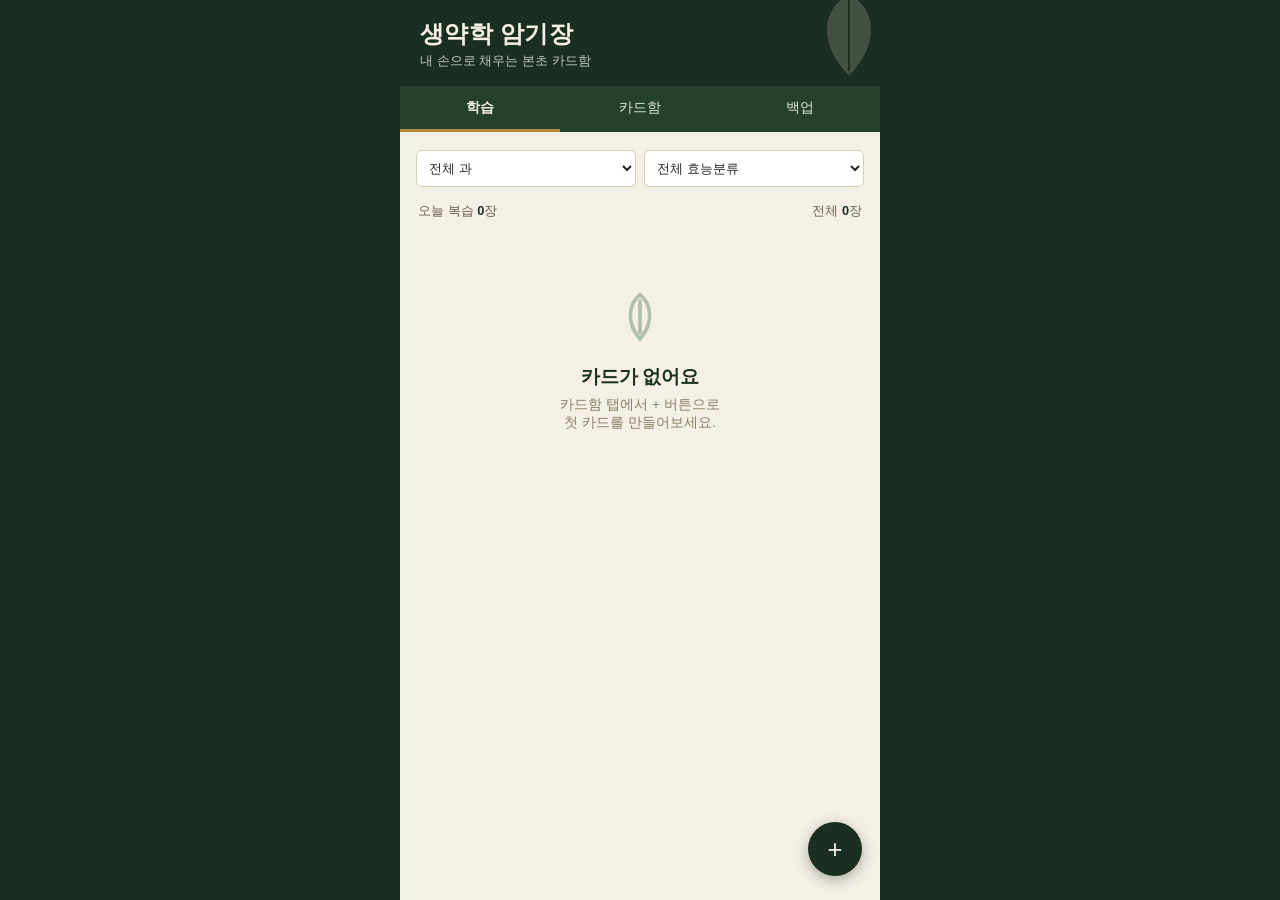
==== commit 42456e0d: "Add image lightbox and drop the 갈근 seed card Tapping a card's photo on the answer side now opens it " ====
--- a/herb-cards/index.html
+++ b/herb-cards/index.html
@@ -402,6 +402,24 @@
     border-radius:6px;
     margin-bottom:12px;
     background:var(--paper-dim);
+    cursor:zoom-in;
+  }
+  .image-lightbox{
+    display:none;
+    position:fixed; inset:0;
+    background:rgba(20,18,14,0.9);
+    z-index:80;
+    align-items:center;
+    justify-content:center;
+    padding:24px;
+    cursor:zoom-out;
+  }
+  .image-lightbox.open{display:flex;}
+  .image-lightbox img{
+    max-width:100%;
+    max-height:100%;
+    object-fit:contain;
+    border-radius:6px;
   }
   .modal-actions{
     display:flex;
@@ -641,6 +659,10 @@
 
 <div class="toast" id="toast"></div>
 
+<div class="image-lightbox" id="image-lightbox">
+  <img id="image-lightbox-img" alt="확대된 카드 사진">
+</div>
+
 <script>
 (function(){
   "use strict";
@@ -678,23 +700,7 @@
   }
 
   function seedData(){
-    const now = new Date().toISOString();
-    return [
-      {
-        id: cryptoId(),
-        name: "갈근",
-        plant: "칡",
-        latin: "Pueraria lobata",
-        family: "콩과 (Leguminosae)",
-        category: "신량해표약",
-        compounds: "puerarin, daidzein, genistin, formononetin (isoflavonoid)",
-        pharm: "해열·진경작용(daidzein), 발한, 순환계·혈당강하(puerarin)",
-        mnemonic: "갈수록 칡칡하고 뿌얘지는 얼굴 → 갈근/칡/Pueraria lobata\n볼모로 잡힌 제인이가 죽었대 에구머니나 → formononetin/daidzein/Leguminosae\n진자 열나고 발끈해서 당장 결근했대 → 진경·해열·발한·혈당강하",
-        box: 0,
-        due: now,
-        createdAt: now
-      }
-    ];
+    return [];
   }
 
   function cryptoId(){
@@ -818,6 +824,22 @@
     const flipped = this.classList.contains('flipped');
     document.getElementById('rate-row').classList.toggle('hidden', !flipped);
     document.getElementById('flip-hint').style.display = flipped ? 'none' : 'block';
+  });
+
+  // ---------- image lightbox ----------
+  const imageLightbox = document.getElementById('image-lightbox');
+  const imageLightboxImg = document.getElementById('image-lightbox-img');
+
+  document.getElementById('back-face').addEventListener('click', (e)=>{
+    if(e.target.classList.contains('card-image')){
+      e.stopPropagation();
+      imageLightboxImg.src = e.target.src;
+      imageLightbox.classList.add('open');
+    }
+  });
+  imageLightbox.addEventListener('click', ()=>{
+    imageLightbox.classList.remove('open');
+    imageLightboxImg.src = '';
   });
 
   document.querySelectorAll('.rate-btn').forEach(btn=>{
